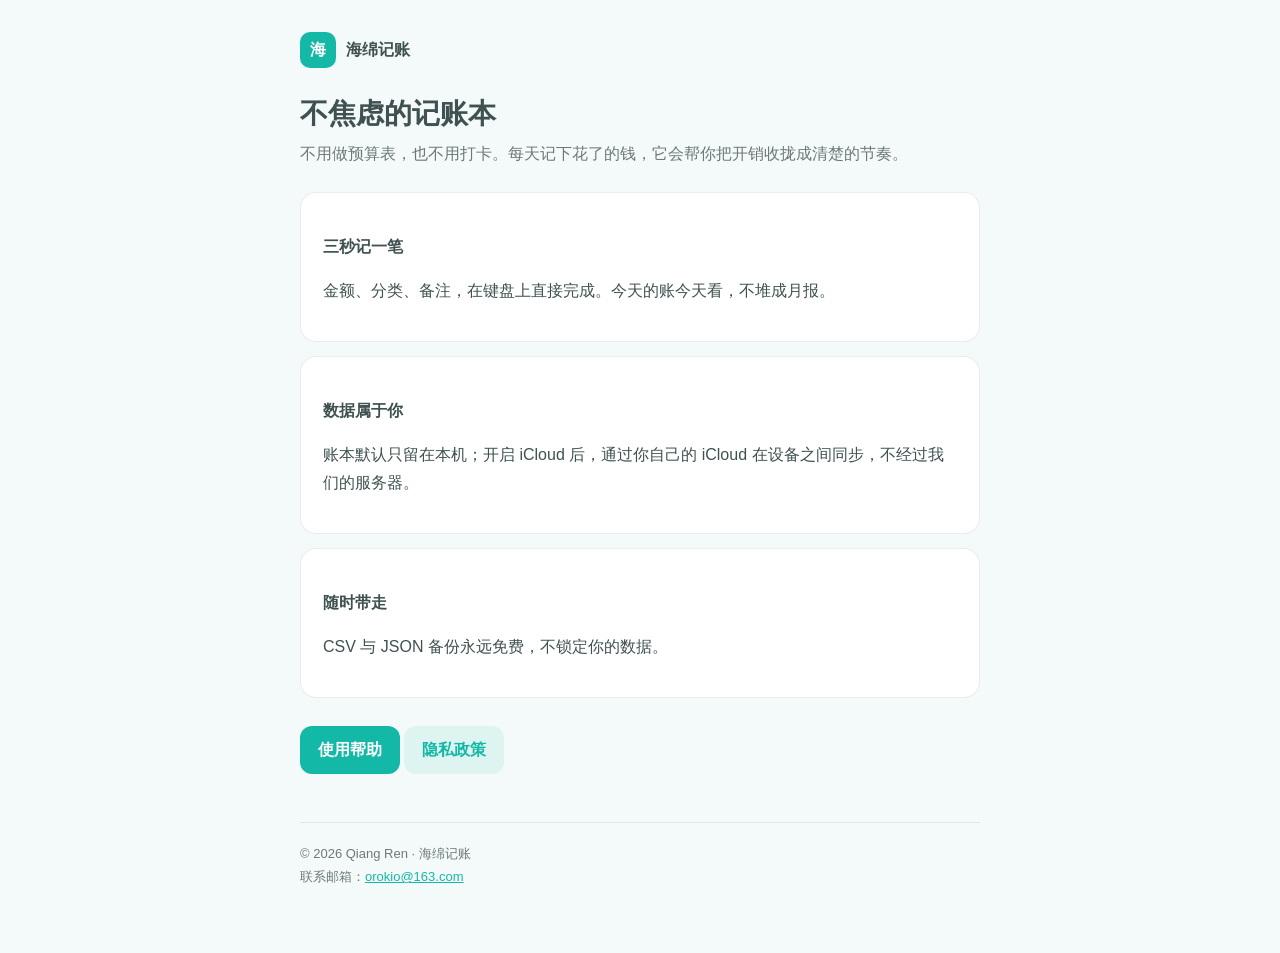
==== index.html @ cc496c3c "站点：首页、使用帮助与隐私政策" ====
<!doctype html>
<html lang="zh-CN">
<head>
<meta charset="utf-8">
<meta name="viewport" content="width=device-width,initial-scale=1">
<title>海绵记账</title>
<link rel="stylesheet" href="./styles.css">
</head>
<body>
<div class="wrap">
<header>
  <div class="logo">海</div>
  <a href="./index.html">海绵记账</a>
</header>
<h1>不焦虑的记账本</h1>
<p class="lead">不用做预算表，也不用打卡。每天记下花了的钱，它会帮你把开销收拢成清楚的节奏。</p>

<div class="card">
  <h3>三秒记一笔</h3>
  <p>金额、分类、备注，在键盘上直接完成。今天的账今天看，不堆成月报。</p>
</div>
<div class="card">
  <h3>数据属于你</h3>
  <p>账本默认只留在本机；开启 iCloud 后，通过你自己的 iCloud 在设备之间同步，不经过我们的服务器。</p>
</div>
<div class="card">
  <h3>随时带走</h3>
  <p>CSV 与 JSON 备份永远免费，不锁定你的数据。</p>
</div>

<p style="margin-top:28px">
  <a class="btn" href="./support.html">使用帮助</a>
  <a class="btn ghost" href="./privacy.html">隐私政策</a>
</p>

<footer>
  © 2026 Qiang Ren · 海绵记账<br>
  联系邮箱：<a href="mailto:orokio@163.com">orokio@163.com</a>
</footer>
</div>
</body>
</html>
---- styles.css ----
:root{
  --brand:#14B8A6; --brand-soft:rgba(20,184,166,.10);
  --text:#3F5150; --text-2:#6B7A78; --canvas:#F4FAF9; --card:#FFFFFF;
  --line:rgba(63,81,80,.10);
}
*{box-sizing:border-box}
html{-webkit-text-size-adjust:100%}
body{
  margin:0; background:var(--canvas); color:var(--text);
  font:16px/1.75 -apple-system,BlinkMacSystemFont,"PingFang SC","Hiragino Sans GB","Microsoft YaHei",sans-serif;
}
.wrap{max-width:720px;margin:0 auto;padding:32px 20px 64px}
header{display:flex;align-items:center;gap:10px;margin-bottom:28px}
.logo{width:36px;height:36px;border-radius:10px;background:var(--brand);display:flex;align-items:center;justify-content:center;color:#fff;font-weight:700}
header a{color:var(--text);text-decoration:none;font-weight:600}
h1{font-size:28px;line-height:1.3;margin:0 0 8px}
h2{font-size:18px;margin:32px 0 8px}
h3{font-size:16px;margin:20px 0 6px}
p,li{color:var(--text)}
.lead{color:var(--text-2);margin:0 0 24px}
.card{background:var(--card);border:1px solid var(--line);border-radius:16px;padding:20px 22px;margin:14px 0}
.muted{color:var(--text-2);font-size:14px}
a{color:var(--brand)}
table{width:100%;border-collapse:collapse;font-size:14px;margin:8px 0}
th,td{text-align:left;padding:10px 8px;border-bottom:1px solid var(--line);vertical-align:top}
th{color:var(--text-2);font-weight:600}
.btn{display:inline-block;background:var(--brand);color:#fff;text-decoration:none;padding:10px 18px;border-radius:12px;font-weight:600}
.btn.ghost{background:var(--brand-soft);color:var(--brand)}
footer{margin-top:48px;padding-top:20px;border-top:1px solid var(--line);color:var(--text-2);font-size:13px}
ul{padding-left:20px}
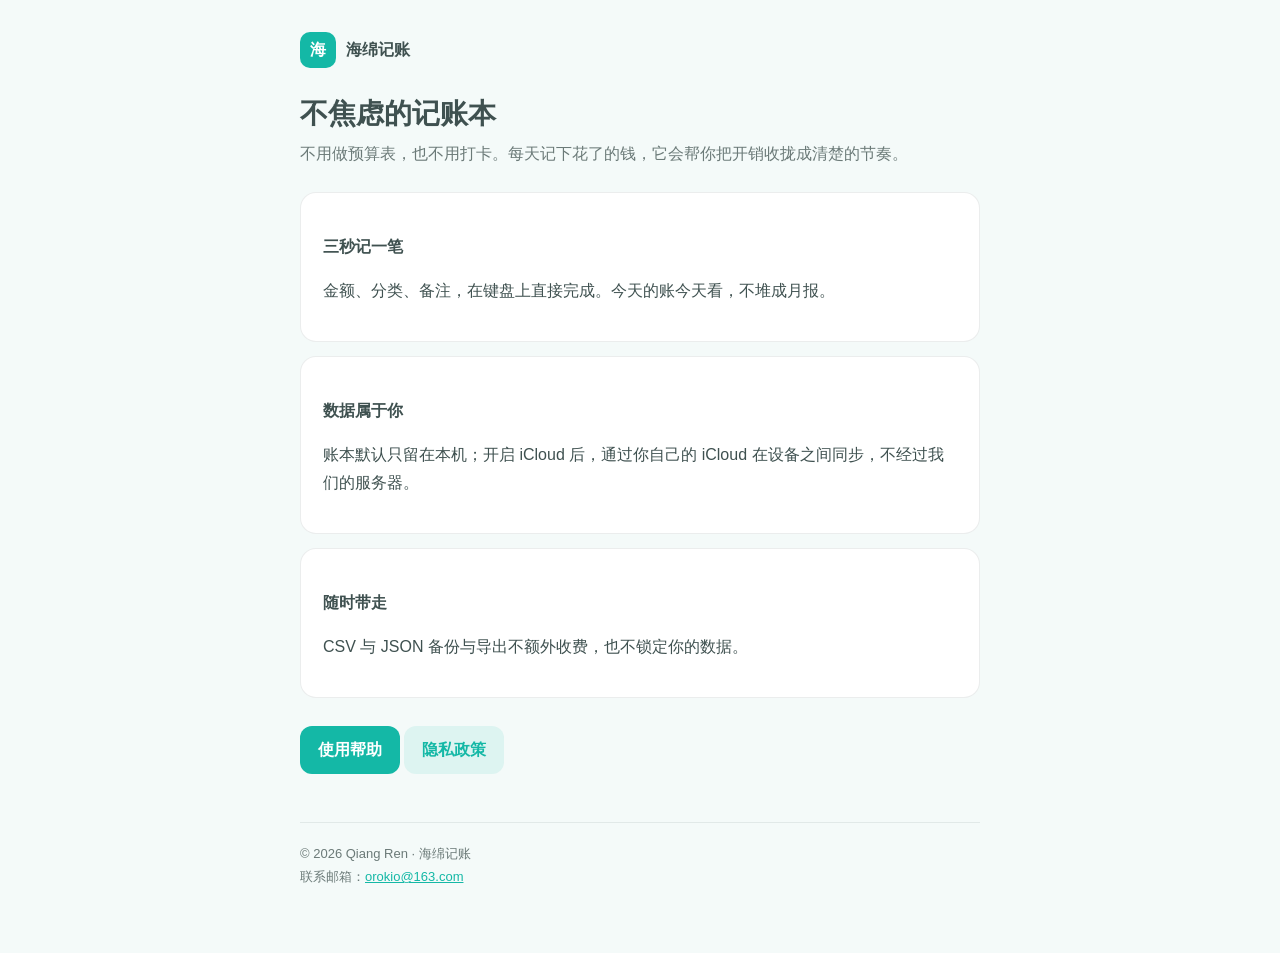
==== commit 5291fd9f: "docs: 隐私政策与帮助页同步买断制 - 隐私政策升到 v6：移除友盟统计，使用记录只保存在本机 - 帮助页：购买改为 ¥18 一次买断，删除恢复购买，新增退款指引 - 首页：备份不再表述为「永远免" ====
--- a/index.html
+++ b/index.html
@@ -25,7 +25,7 @@
 </div>
 <div class="card">
   <h3>随时带走</h3>
-  <p>CSV 与 JSON 备份永远免费，不锁定你的数据。</p>
+  <p>CSV 与 JSON 备份与导出不额外收费，也不锁定你的数据。</p>
 </div>
 
 <p style="margin-top:28px">
